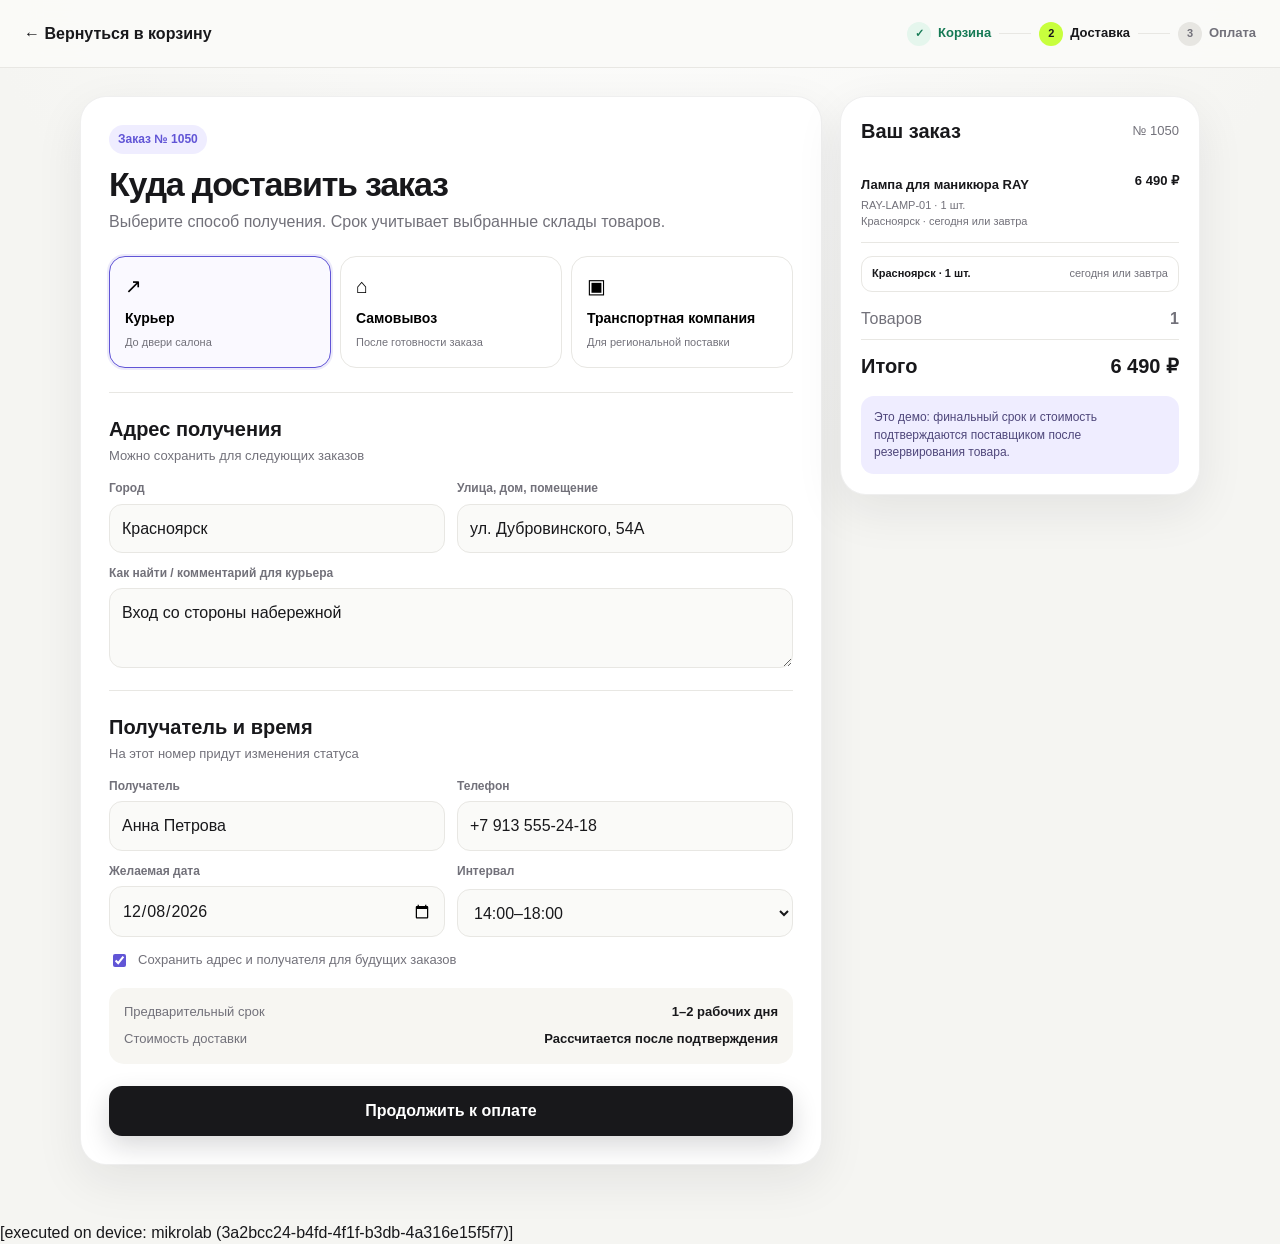
==== delivery.html @ 116aa6ff "Add delivery.html" ====
<!doctype html>
<html lang="ru">
<head>
  <meta charset="utf-8">
  <meta name="viewport" content="width=device-width, initial-scale=1">
  <meta name="robots" content="noindex, nofollow, noarchive">
  <meta name="description" content="Демонстрационное оформление доставки B2B-заказа.">
  <link rel="icon" href="data:,">
  <title>Доставка заказа — B2B кабинет</title>
  <style>
    :root{--ink:#18181b;--muted:#72717a;--line:#e8e7e3;--bg:#f5f5f2;--white:#fff;--purple:#6155d6;--purple-soft:#efedff;--lime:#c8ff3d;--green:#167a55;--amber:#a76608;--shadow:0 16px 48px rgba(25,22,42,.08)}*{box-sizing:border-box}body{margin:0;background:radial-gradient(circle at 50% -20%,#fff,var(--bg) 44%);color:var(--ink);font-family:Inter,-apple-system,BlinkMacSystemFont,"Segoe UI",sans-serif;line-height:1.45}button,input,select,textarea{font:inherit}button{cursor:pointer}.topbar{position:sticky;top:0;z-index:20;display:flex;align-items:center;justify-content:space-between;gap:20px;min-height:68px;padding:10px 24px;background:rgba(250,250,248,.92);border-bottom:1px solid var(--line);backdrop-filter:blur(18px)}.back{color:var(--ink);text-decoration:none;font-weight:800}.steps{display:flex;align-items:center;gap:8px}.step{display:flex;align-items:center;gap:7px;color:var(--muted);font-size:13px;font-weight:800}.step b{display:grid;place-items:center;width:24px;height:24px;border-radius:50%;background:#e7e6e2;font-size:11px}.step.done{color:var(--green)}.step.done b{background:#e5f6ed}.step.active{color:var(--ink)}.step.active b{background:var(--lime)}.step-line{width:32px;height:1px;background:var(--line)}.layout{display:grid;grid-template-columns:minmax(0,1fr) 360px;gap:18px;width:min(1120px,calc(100% - 36px));margin:28px auto 56px}.panel{background:#fff;border:1px solid rgba(28,28,32,.07);border-radius:26px;box-shadow:var(--shadow)}.checkout{padding:28px}.order-label{display:inline-flex;padding:6px 9px;border-radius:99px;background:var(--purple-soft);color:var(--purple);font-size:12px;font-weight:900}h1{margin:12px 0 7px;font-size:34px;letter-spacing:-.035em;line-height:1.08}h2{margin:0;font-size:20px}.lead{margin:0 0 23px;color:var(--muted)}.methods{display:grid;grid-template-columns:repeat(3,1fr);gap:9px;margin-bottom:24px}.method{display:grid;gap:5px;min-height:112px;padding:15px;text-align:left;border:1px solid var(--line);border-radius:16px;background:#fff}.method:hover{border-color:#c9c6bd}.method.active{border-color:var(--purple);box-shadow:0 0 0 2px rgba(97,85,214,.12);background:#faf9ff}.method i{font-style:normal;font-size:20px}.method strong{font-size:14px}.method small{color:var(--muted);font-size:11px}.section{padding-top:22px;border-top:1px solid var(--line);margin-top:22px}.section-head{display:flex;justify-content:space-between;gap:15px;align-items:start;margin-bottom:14px}.section-head p{margin:3px 0 0;color:var(--muted);font-size:13px}.form-grid{display:grid;grid-template-columns:1fr 1fr;gap:12px}.field{display:grid;gap:6px}.field.full{grid-column:1/-1}.field span{font-size:12px;color:var(--muted);font-weight:800}.field input,.field select,.field textarea{width:100%;border:1px solid var(--line);border-radius:13px;background:#fafaf8;padding:12px;color:var(--ink)}.field textarea{min-height:80px;resize:vertical}.field input:focus,.field select:focus,.field textarea:focus{outline:3px solid rgba(97,85,214,.1);border-color:var(--purple)}.check{display:flex;gap:9px;align-items:flex-start;margin-top:14px;color:var(--muted);font-size:13px}.check input{margin-top:3px;accent-color:var(--purple)}.delivery-preview{display:grid;gap:8px;margin-top:18px;padding:15px;border-radius:15px;background:#f7f6f2}.delivery-preview>div{display:flex;justify-content:space-between;gap:15px;font-size:13px}.delivery-preview span{color:var(--muted)}.split{display:none;margin-top:12px;padding:12px 13px;border-radius:13px;background:#fff4df;color:#825309;font-size:12px}.split.show{display:block}.primary{width:100%;min-height:50px;margin-top:22px;border:0;border-radius:13px;background:var(--ink);color:#fff;font-weight:900;box-shadow:0 10px 26px rgba(20,20,24,.16)}.summary{position:sticky;top:90px;align-self:start;padding:20px}.summary-head{display:flex;align-items:center;justify-content:space-between;margin-bottom:14px}.summary-head span{color:var(--muted);font-size:13px}.item{display:grid;grid-template-columns:1fr auto;gap:12px;padding:12px 0;border-bottom:1px solid var(--line)}.item strong{font-size:13px}.item small{display:block;margin-top:3px;color:var(--muted);font-size:11px}.item-price{font-size:13px;font-weight:850}.totals{display:grid;gap:9px;margin-top:15px}.row{display:flex;justify-content:space-between;color:var(--muted)}.row.total{padding-top:12px;border-top:1px solid var(--line);color:var(--ink);font-size:20px;font-weight:900}.note{margin-top:15px;padding:13px;border-radius:13px;background:var(--purple-soft);color:#4f477b;font-size:12px}.source-list{display:grid;gap:6px;margin-top:13px}.source{display:flex;justify-content:space-between;gap:10px;padding:9px 10px;border:1px solid var(--line);border-radius:11px;font-size:11px}.source span{color:var(--muted)}
    @media(max-width:900px){.layout{grid-template-columns:1fr}.summary{position:static;order:-1}.summary .items{display:none}}
    @media(max-width:650px){.topbar{padding:10px 13px}.back{font-size:0}.back::before{content:"←";font-size:20px}.steps{gap:4px}.step{font-size:0}.step b{font-size:11px}.step-line{width:16px}.layout{width:calc(100% - 24px);margin:16px auto 34px}.panel{border-radius:21px}.checkout{padding:20px 16px}h1{font-size:29px}.methods{grid-template-columns:1fr}.method{grid-template-columns:32px 1fr;min-height:0;align-items:center;padding:12px}.method small{grid-column:2}.form-grid{grid-template-columns:1fr}.field.full{grid-column:auto}.summary{padding:17px}}
  </style>
</head>
<body>
  <header class="topbar"><a class="back" href="index.html">← Вернуться в корзину</a><div class="steps" aria-label="Этапы оформления"><span class="step done"><b>✓</b>Корзина</span><i class="step-line"></i><span class="step active"><b>2</b>Доставка</span><i class="step-line"></i><span class="step"><b>3</b>Оплата</span></div></header>
  <main class="layout">
    <form class="panel checkout" id="deliveryForm">
      <span class="order-label" id="orderLabel">Заказ</span><h1>Куда доставить заказ</h1><p class="lead">Выберите способ получения. Срок учитывает выбранные склады товаров.</p>
      <div class="methods" role="radiogroup" aria-label="Способ доставки">
        <button class="method active" type="button" data-method="Курьерская доставка"><i>↗</i><strong>Курьер</strong><small>До двери салона</small></button>
        <button class="method" type="button" data-method="Самовывоз"><i>⌂</i><strong>Самовывоз</strong><small>После готовности заказа</small></button>
        <button class="method" type="button" data-method="Транспортная компания"><i>▣</i><strong>Транспортная компания</strong><small>Для региональной поставки</small></button>
      </div>
      <input type="hidden" name="method" id="methodInput" value="Курьерская доставка">
      <section class="section"><div class="section-head"><div><h2>Адрес получения</h2><p>Можно сохранить для следующих заказов</p></div></div><div class="form-grid"><label class="field"><span>Город</span><input name="city" required></label><label class="field"><span>Улица, дом, помещение</span><input name="address" required></label><label class="field full"><span>Как найти / комментарий для курьера</span><textarea name="entrance"></textarea></label></div></section>
      <section class="section"><div class="section-head"><div><h2>Получатель и время</h2><p>На этот номер придут изменения статуса</p></div></div><div class="form-grid"><label class="field"><span>Получатель</span><input name="recipient" required></label><label class="field"><span>Телефон</span><input name="phone" type="tel" required></label><label class="field"><span>Желаемая дата</span><input name="date" type="date" required></label><label class="field"><span>Интервал</span><select name="window"><option>10:00–14:00</option><option selected>14:00–18:00</option><option>18:00–21:00</option></select></label></div><label class="check"><input name="save" type="checkbox" checked><span>Сохранить адрес и получателя для будущих заказов</span></label></section>
      <div class="delivery-preview"><div><span>Предварительный срок</span><strong id="etaText">1–2 рабочих дня</strong></div><div><span>Стоимость доставки</span><strong>Рассчитается после подтверждения</strong></div></div><div class="split" id="splitNotice"></div>
      <button class="primary" type="submit">Продолжить к оплате</button>
    </form>
    <aside class="panel summary"><div class="summary-head"><h2>Ваш заказ</h2><span id="summaryNumber"></span></div><div class="items" id="orderItems"></div><div class="source-list" id="sourceList"></div><div class="totals"><div class="row"><span>Товаров</span><strong id="orderQty">0</strong></div><div class="row total"><span>Итого</span><span id="orderTotal">0 ₽</span></div></div><div class="note">Это демо: финальный срок и стоимость подтверждаются поставщиком после резервирования товара.</div></aside>
  </main>
  <script>
    const fallback={number:'1050',items:[{id:1,name:'Лампа для маникюра RAY',sku:'RAY-LAMP-01',price:6490,qty:1,warehouse:{id:'krsk',name:'Красноярск',eta:'сегодня или завтра'}}],qty:1,total:6490};let order=fallback;try{const saved=JSON.parse(localStorage.getItem('b2bDemoOrder'));if(saved?.items?.length)order=saved}catch(e){}
    const defaults={method:'Курьерская доставка',city:'Красноярск',address:'ул. Дубровинского, 54А',entrance:'Вход со стороны набережной',recipient:'Анна Петрова',phone:'+7 913 555-24-18',window:'14:00–18:00'};let saved={};try{saved=JSON.parse(localStorage.getItem('b2bDemoDelivery'))||{}}catch(e){}const delivery={...defaults,...saved};
    const money=n=>new Intl.NumberFormat('ru-RU').format(Number(n)||0)+' ₽',safe=s=>String(s??'').replace(/[&<>"']/g,c=>({'&':'&amp;','<':'&lt;','>':'&gt;','"':'&quot;',"'":'&#39;'}[c]));
    const form=document.getElementById('deliveryForm');['city','address','entrance','recipient','phone'].forEach(name=>form.elements[name].value=delivery[name]||'');const tomorrow=new Date();tomorrow.setDate(tomorrow.getDate()+2);form.elements.date.value=tomorrow.toISOString().slice(0,10);
    document.getElementById('orderLabel').textContent='Заказ № '+order.number;document.getElementById('summaryNumber').textContent='№ '+order.number;document.getElementById('orderQty').textContent=order.qty;document.getElementById('orderTotal').textContent=money(order.total);document.getElementById('orderItems').innerHTML=order.items.map(i=>`<div class="item"><div><strong>${safe(i.name)}</strong><small>${safe(i.sku)} · ${i.qty} шт.<br>${safe(i.warehouse?.name||'Склад уточняется')} · ${safe(i.warehouse?.eta||'')}</small></div><span class="item-price">${money(i.price*i.qty)}</span></div>`).join('');
    const groups={};order.items.forEach(i=>{const key=i.warehouse?.name||'Склад уточняется';groups[key]=groups[key]||{count:0,eta:i.warehouse?.eta||'срок уточняется'};groups[key].count+=i.qty});const sources=Object.entries(groups);document.getElementById('sourceList').innerHTML=sources.map(([name,data])=>`<div class="source"><b>${safe(name)} · ${data.count} шт.</b><span>${safe(data.eta)}</span></div>`).join('');if(sources.length>1){const el=document.getElementById('splitNotice');el.classList.add('show');el.textContent=`Заказ собран с ${sources.length} складов. В демо поставка будет объединена перед доставкой; в рабочей версии можно разрешить получение частями.`}document.getElementById('etaText').textContent=sources.some(([name])=>name==='Москва'||name==='Склад поставщика')?'4–14 рабочих дней':'1–2 рабочих дня';
    document.querySelectorAll('[data-method]').forEach(btn=>btn.onclick=()=>{document.querySelectorAll('[data-method]').forEach(x=>x.classList.toggle('active',x===btn));document.getElementById('methodInput').value=btn.dataset.method});
    form.onsubmit=e=>{e.preventDefault();const data=Object.fromEntries(new FormData(form));const result={...delivery,...data,orderNumber:order.number,eta:document.getElementById('etaText').textContent,sources:sources.map(([name,v])=>({name,...v}))};localStorage.setItem('b2bDemoDelivery',JSON.stringify(result));order.delivery=result;localStorage.setItem('b2bDemoOrder',JSON.stringify(order));location.href='payment.html'};
  </script>
</body>
</html>


[executed on device: mikrolab (3a2bcc24-b4fd-4f1f-b3db-4a316e15f5f7)]
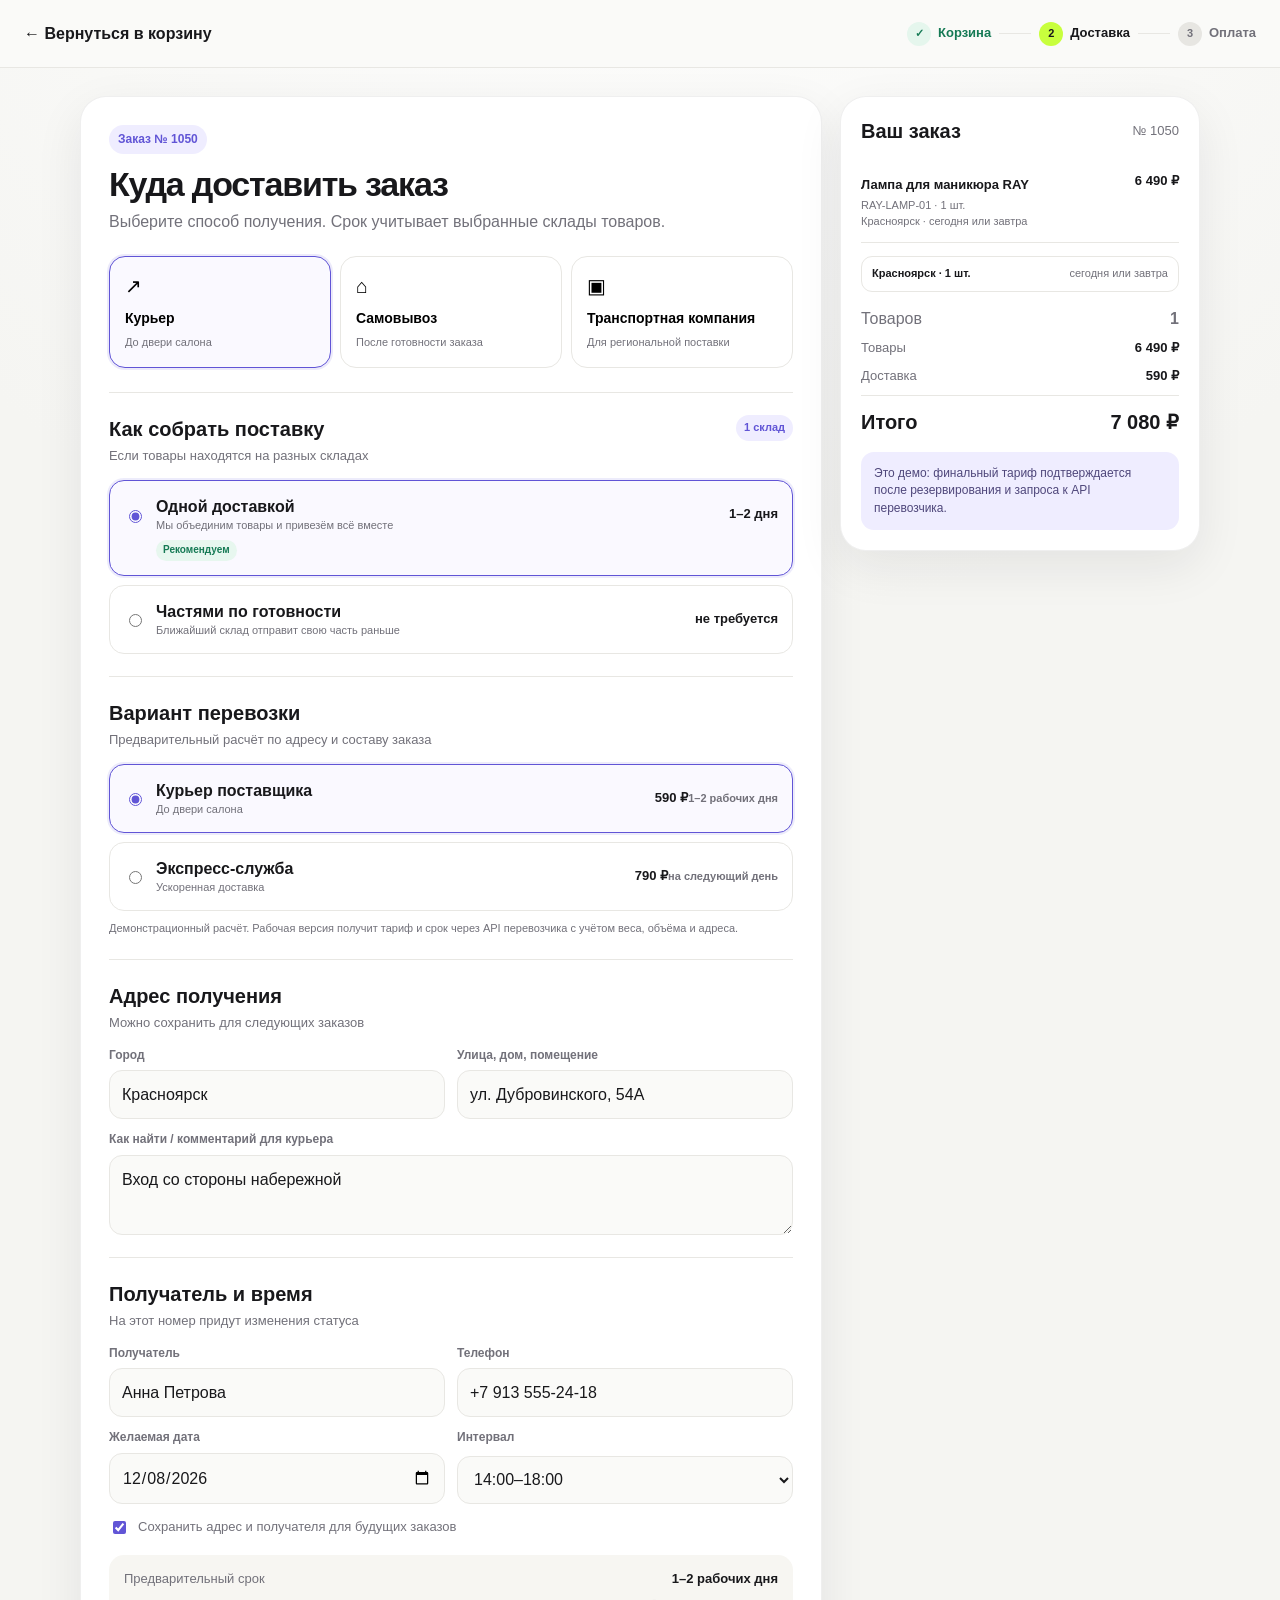
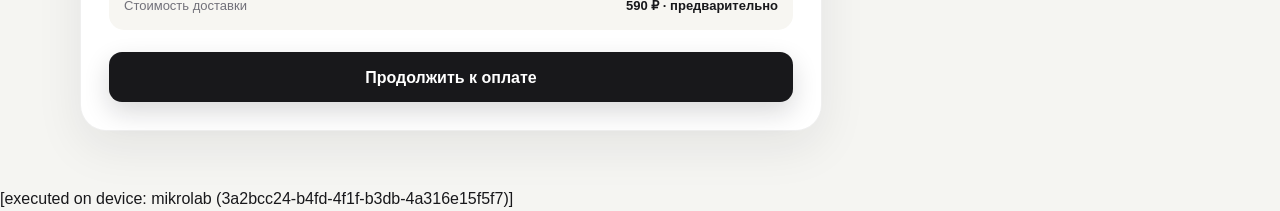
==== commit 9cb5aa9b: "Refresh delivery.html" ====
--- a/delivery.html
+++ b/delivery.html
@@ -8,9 +8,9 @@
   <link rel="icon" href="data:,">
   <title>Доставка заказа — B2B кабинет</title>
   <style>
-    :root{--ink:#18181b;--muted:#72717a;--line:#e8e7e3;--bg:#f5f5f2;--white:#fff;--purple:#6155d6;--purple-soft:#efedff;--lime:#c8ff3d;--green:#167a55;--amber:#a76608;--shadow:0 16px 48px rgba(25,22,42,.08)}*{box-sizing:border-box}body{margin:0;background:radial-gradient(circle at 50% -20%,#fff,var(--bg) 44%);color:var(--ink);font-family:Inter,-apple-system,BlinkMacSystemFont,"Segoe UI",sans-serif;line-height:1.45}button,input,select,textarea{font:inherit}button{cursor:pointer}.topbar{position:sticky;top:0;z-index:20;display:flex;align-items:center;justify-content:space-between;gap:20px;min-height:68px;padding:10px 24px;background:rgba(250,250,248,.92);border-bottom:1px solid var(--line);backdrop-filter:blur(18px)}.back{color:var(--ink);text-decoration:none;font-weight:800}.steps{display:flex;align-items:center;gap:8px}.step{display:flex;align-items:center;gap:7px;color:var(--muted);font-size:13px;font-weight:800}.step b{display:grid;place-items:center;width:24px;height:24px;border-radius:50%;background:#e7e6e2;font-size:11px}.step.done{color:var(--green)}.step.done b{background:#e5f6ed}.step.active{color:var(--ink)}.step.active b{background:var(--lime)}.step-line{width:32px;height:1px;background:var(--line)}.layout{display:grid;grid-template-columns:minmax(0,1fr) 360px;gap:18px;width:min(1120px,calc(100% - 36px));margin:28px auto 56px}.panel{background:#fff;border:1px solid rgba(28,28,32,.07);border-radius:26px;box-shadow:var(--shadow)}.checkout{padding:28px}.order-label{display:inline-flex;padding:6px 9px;border-radius:99px;background:var(--purple-soft);color:var(--purple);font-size:12px;font-weight:900}h1{margin:12px 0 7px;font-size:34px;letter-spacing:-.035em;line-height:1.08}h2{margin:0;font-size:20px}.lead{margin:0 0 23px;color:var(--muted)}.methods{display:grid;grid-template-columns:repeat(3,1fr);gap:9px;margin-bottom:24px}.method{display:grid;gap:5px;min-height:112px;padding:15px;text-align:left;border:1px solid var(--line);border-radius:16px;background:#fff}.method:hover{border-color:#c9c6bd}.method.active{border-color:var(--purple);box-shadow:0 0 0 2px rgba(97,85,214,.12);background:#faf9ff}.method i{font-style:normal;font-size:20px}.method strong{font-size:14px}.method small{color:var(--muted);font-size:11px}.section{padding-top:22px;border-top:1px solid var(--line);margin-top:22px}.section-head{display:flex;justify-content:space-between;gap:15px;align-items:start;margin-bottom:14px}.section-head p{margin:3px 0 0;color:var(--muted);font-size:13px}.form-grid{display:grid;grid-template-columns:1fr 1fr;gap:12px}.field{display:grid;gap:6px}.field.full{grid-column:1/-1}.field span{font-size:12px;color:var(--muted);font-weight:800}.field input,.field select,.field textarea{width:100%;border:1px solid var(--line);border-radius:13px;background:#fafaf8;padding:12px;color:var(--ink)}.field textarea{min-height:80px;resize:vertical}.field input:focus,.field select:focus,.field textarea:focus{outline:3px solid rgba(97,85,214,.1);border-color:var(--purple)}.check{display:flex;gap:9px;align-items:flex-start;margin-top:14px;color:var(--muted);font-size:13px}.check input{margin-top:3px;accent-color:var(--purple)}.delivery-preview{display:grid;gap:8px;margin-top:18px;padding:15px;border-radius:15px;background:#f7f6f2}.delivery-preview>div{display:flex;justify-content:space-between;gap:15px;font-size:13px}.delivery-preview span{color:var(--muted)}.split{display:none;margin-top:12px;padding:12px 13px;border-radius:13px;background:#fff4df;color:#825309;font-size:12px}.split.show{display:block}.primary{width:100%;min-height:50px;margin-top:22px;border:0;border-radius:13px;background:var(--ink);color:#fff;font-weight:900;box-shadow:0 10px 26px rgba(20,20,24,.16)}.summary{position:sticky;top:90px;align-self:start;padding:20px}.summary-head{display:flex;align-items:center;justify-content:space-between;margin-bottom:14px}.summary-head span{color:var(--muted);font-size:13px}.item{display:grid;grid-template-columns:1fr auto;gap:12px;padding:12px 0;border-bottom:1px solid var(--line)}.item strong{font-size:13px}.item small{display:block;margin-top:3px;color:var(--muted);font-size:11px}.item-price{font-size:13px;font-weight:850}.totals{display:grid;gap:9px;margin-top:15px}.row{display:flex;justify-content:space-between;color:var(--muted)}.row.total{padding-top:12px;border-top:1px solid var(--line);color:var(--ink);font-size:20px;font-weight:900}.note{margin-top:15px;padding:13px;border-radius:13px;background:var(--purple-soft);color:#4f477b;font-size:12px}.source-list{display:grid;gap:6px;margin-top:13px}.source{display:flex;justify-content:space-between;gap:10px;padding:9px 10px;border:1px solid var(--line);border-radius:11px;font-size:11px}.source span{color:var(--muted)}
+    :root{--ink:#18181b;--muted:#72717a;--line:#e8e7e3;--bg:#f5f5f2;--white:#fff;--purple:#6155d6;--purple-soft:#efedff;--lime:#c8ff3d;--green:#167a55;--amber:#a76608;--shadow:0 16px 48px rgba(25,22,42,.08)}*{box-sizing:border-box}body{margin:0;background:radial-gradient(circle at 50% -20%,#fff,var(--bg) 44%);color:var(--ink);font-family:Inter,-apple-system,BlinkMacSystemFont,"Segoe UI",sans-serif;line-height:1.45}button,input,select,textarea{font:inherit}button{cursor:pointer}.topbar{position:sticky;top:0;z-index:20;display:flex;align-items:center;justify-content:space-between;gap:20px;min-height:68px;padding:10px 24px;background:rgba(250,250,248,.92);border-bottom:1px solid var(--line);backdrop-filter:blur(18px)}.back{color:var(--ink);text-decoration:none;font-weight:800}.steps{display:flex;align-items:center;gap:8px}.step{display:flex;align-items:center;gap:7px;color:var(--muted);font-size:13px;font-weight:800}.step b{display:grid;place-items:center;width:24px;height:24px;border-radius:50%;background:#e7e6e2;font-size:11px}.step.done{color:var(--green)}.step.done b{background:#e5f6ed}.step.active{color:var(--ink)}.step.active b{background:var(--lime)}.step-line{width:32px;height:1px;background:var(--line)}.layout{display:grid;grid-template-columns:minmax(0,1fr) 360px;gap:18px;width:min(1120px,calc(100% - 36px));margin:28px auto 56px}.panel{background:#fff;border:1px solid rgba(28,28,32,.07);border-radius:26px;box-shadow:var(--shadow)}.checkout{padding:28px}.order-label{display:inline-flex;padding:6px 9px;border-radius:99px;background:var(--purple-soft);color:var(--purple);font-size:12px;font-weight:900}h1{margin:12px 0 7px;font-size:34px;letter-spacing:-.035em;line-height:1.08}h2{margin:0;font-size:20px}.lead{margin:0 0 23px;color:var(--muted)}.methods{display:grid;grid-template-columns:repeat(3,1fr);gap:9px;margin-bottom:24px}.method{display:grid;gap:5px;min-height:112px;padding:15px;text-align:left;border:1px solid var(--line);border-radius:16px;background:#fff}.method:hover{border-color:#c9c6bd}.method.active{border-color:var(--purple);box-shadow:0 0 0 2px rgba(97,85,214,.12);background:#faf9ff}.method i{font-style:normal;font-size:20px}.method strong{font-size:14px}.method small{color:var(--muted);font-size:11px}.section{padding-top:22px;border-top:1px solid var(--line);margin-top:22px}.section-head{display:flex;justify-content:space-between;gap:15px;align-items:start;margin-bottom:14px}.section-head p{margin:3px 0 0;color:var(--muted);font-size:13px}.form-grid{display:grid;grid-template-columns:1fr 1fr;gap:12px}.field{display:grid;gap:6px}.field.full{grid-column:1/-1}.field span{font-size:12px;color:var(--muted);font-weight:800}.field input,.field select,.field textarea{width:100%;border:1px solid var(--line);border-radius:13px;background:#fafaf8;padding:12px;color:var(--ink)}.field textarea{min-height:80px;resize:vertical}.field input:focus,.field select:focus,.field textarea:focus{outline:3px solid rgba(97,85,214,.1);border-color:var(--purple)}.check{display:flex;gap:9px;align-items:flex-start;margin-top:14px;color:var(--muted);font-size:13px}.check input{margin-top:3px;accent-color:var(--purple)}.delivery-preview{display:grid;gap:8px;margin-top:18px;padding:15px;border-radius:15px;background:#f7f6f2}.delivery-preview>div{display:flex;justify-content:space-between;gap:15px;font-size:13px}.delivery-preview span{color:var(--muted)}.split{display:none;margin-top:12px;padding:12px 13px;border-radius:13px;background:#fff4df;color:#825309;font-size:12px}.split.show{display:block}.primary{width:100%;min-height:50px;margin-top:22px;border:0;border-radius:13px;background:var(--ink);color:#fff;font-weight:900;box-shadow:0 10px 26px rgba(20,20,24,.16)}.summary{position:sticky;top:90px;align-self:start;padding:20px}.summary-head{display:flex;align-items:center;justify-content:space-between;margin-bottom:14px}.summary-head span{color:var(--muted);font-size:13px}.item{display:grid;grid-template-columns:1fr auto;gap:12px;padding:12px 0;border-bottom:1px solid var(--line)}.item strong{font-size:13px}.item small{display:block;margin-top:3px;color:var(--muted);font-size:11px}.item-price{font-size:13px;font-weight:850}.totals{display:grid;gap:9px;margin-top:15px}.row{display:flex;justify-content:space-between;color:var(--muted)}.row.total{padding-top:12px;border-top:1px solid var(--line);color:var(--ink);font-size:20px;font-weight:900}.note{margin-top:15px;padding:13px;border-radius:13px;background:var(--purple-soft);color:#4f477b;font-size:12px}.source-list{display:grid;gap:6px;margin-top:13px}.source{display:flex;justify-content:space-between;gap:10px;padding:9px 10px;border:1px solid var(--line);border-radius:11px;font-size:11px}.source span{color:var(--muted)}.shipment-options,.carrier-options{display:grid;gap:9px}.shipment-option,.carrier-option{display:grid;grid-template-columns:auto 1fr auto;align-items:center;gap:11px;padding:14px;border:1px solid var(--line);border-radius:15px;background:#fff;cursor:pointer}.shipment-option:has(input:checked),.carrier-option:has(input:checked){border-color:var(--purple);box-shadow:0 0 0 2px rgba(97,85,214,.11);background:#faf9ff}.shipment-option input,.carrier-option input{accent-color:var(--purple)}.shipment-option span,.carrier-option span{display:grid}.shipment-option small,.carrier-option small{color:var(--muted);font-size:11px}.shipment-option strong,.carrier-option strong{text-align:right;font-size:13px}.shipment-option.recommended::after{content:"Рекомендуем";grid-column:2;justify-self:start;margin-top:-5px;padding:3px 7px;border-radius:99px;background:#e7f7ef;color:var(--green);font-size:10px;font-weight:850}.estimate-badge{padding:5px 8px;border-radius:99px;background:var(--purple-soft);color:var(--purple);font-size:11px;font-weight:850}.calc-note{margin-top:10px;color:var(--muted);font-size:11px}.row.delivery-row{font-size:13px}.row.delivery-row strong{color:var(--ink)}
     @media(max-width:900px){.layout{grid-template-columns:1fr}.summary{position:static;order:-1}.summary .items{display:none}}
-    @media(max-width:650px){.topbar{padding:10px 13px}.back{font-size:0}.back::before{content:"←";font-size:20px}.steps{gap:4px}.step{font-size:0}.step b{font-size:11px}.step-line{width:16px}.layout{width:calc(100% - 24px);margin:16px auto 34px}.panel{border-radius:21px}.checkout{padding:20px 16px}h1{font-size:29px}.methods{grid-template-columns:1fr}.method{grid-template-columns:32px 1fr;min-height:0;align-items:center;padding:12px}.method small{grid-column:2}.form-grid{grid-template-columns:1fr}.field.full{grid-column:auto}.summary{padding:17px}}
+    @media(max-width:650px){.topbar{padding:10px 13px}.back{font-size:0}.back::before{content:"←";font-size:20px}.steps{gap:4px}.step{font-size:0}.step b{font-size:11px}.step-line{width:16px}.layout{width:calc(100% - 24px);margin:16px auto 34px}.panel{border-radius:21px}.checkout{padding:20px 16px}h1{font-size:29px}.methods{grid-template-columns:1fr}.method{grid-template-columns:32px 1fr;min-height:0;align-items:center;padding:12px}.method small{grid-column:2}.form-grid{grid-template-columns:1fr}.field.full{grid-column:auto}.summary{padding:17px}.shipment-option,.carrier-option{padding:12px}.shipment-option strong,.carrier-option strong{font-size:12px}}
   </style>
 </head>
 <body>
@@ -24,22 +24,32 @@
         <button class="method" type="button" data-method="Транспортная компания"><i>▣</i><strong>Транспортная компания</strong><small>Для региональной поставки</small></button>
       </div>
       <input type="hidden" name="method" id="methodInput" value="Курьерская доставка">
+      <section class="section"><div class="section-head"><div><h2>Как собрать поставку</h2><p>Если товары находятся на разных складах</p></div><span class="estimate-badge" id="sourceBadge">1 склад</span></div><div class="shipment-options"><label class="shipment-option recommended"><input type="radio" name="shipmentMode" value="Единая поставка" checked><span><b>Одной доставкой</b><small>Мы объединим товары и привезём всё вместе</small></span><strong id="unifiedEta">1–2 дня</strong></label><label class="shipment-option"><input type="radio" name="shipmentMode" value="Частями по готовности"><span><b>Частями по готовности</b><small>Ближайший склад отправит свою часть раньше</small></span><strong id="splitEta">от сегодня</strong></label></div></section>
+      <section class="section"><div class="section-head"><div><h2>Вариант перевозки</h2><p>Предварительный расчёт по адресу и составу заказа</p></div></div><div class="carrier-options" id="carrierOptions"></div><p class="calc-note">Демонстрационный расчёт. Рабочая версия получит тариф и срок через API перевозчика с учётом веса, объёма и адреса.</p></section>
       <section class="section"><div class="section-head"><div><h2>Адрес получения</h2><p>Можно сохранить для следующих заказов</p></div></div><div class="form-grid"><label class="field"><span>Город</span><input name="city" required></label><label class="field"><span>Улица, дом, помещение</span><input name="address" required></label><label class="field full"><span>Как найти / комментарий для курьера</span><textarea name="entrance"></textarea></label></div></section>
       <section class="section"><div class="section-head"><div><h2>Получатель и время</h2><p>На этот номер придут изменения статуса</p></div></div><div class="form-grid"><label class="field"><span>Получатель</span><input name="recipient" required></label><label class="field"><span>Телефон</span><input name="phone" type="tel" required></label><label class="field"><span>Желаемая дата</span><input name="date" type="date" required></label><label class="field"><span>Интервал</span><select name="window"><option>10:00–14:00</option><option selected>14:00–18:00</option><option>18:00–21:00</option></select></label></div><label class="check"><input name="save" type="checkbox" checked><span>Сохранить адрес и получателя для будущих заказов</span></label></section>
-      <div class="delivery-preview"><div><span>Предварительный срок</span><strong id="etaText">1–2 рабочих дня</strong></div><div><span>Стоимость доставки</span><strong>Рассчитается после подтверждения</strong></div></div><div class="split" id="splitNotice"></div>
+      <div class="delivery-preview"><div><span>Предварительный срок</span><strong id="etaText">1–2 рабочих дня</strong></div><div><span>Стоимость доставки</span><strong id="deliveryCostText">590 ₽ · предварительно</strong></div></div><div class="split" id="splitNotice"></div>
       <button class="primary" type="submit">Продолжить к оплате</button>
     </form>
-    <aside class="panel summary"><div class="summary-head"><h2>Ваш заказ</h2><span id="summaryNumber"></span></div><div class="items" id="orderItems"></div><div class="source-list" id="sourceList"></div><div class="totals"><div class="row"><span>Товаров</span><strong id="orderQty">0</strong></div><div class="row total"><span>Итого</span><span id="orderTotal">0 ₽</span></div></div><div class="note">Это демо: финальный срок и стоимость подтверждаются поставщиком после резервирования товара.</div></aside>
+    <aside class="panel summary"><div class="summary-head"><h2>Ваш заказ</h2><span id="summaryNumber"></span></div><div class="items" id="orderItems"></div><div class="source-list" id="sourceList"></div><div class="totals"><div class="row"><span>Товаров</span><strong id="orderQty">0</strong></div><div class="row delivery-row"><span>Товары</span><strong id="goodsTotal">0 ₽</strong></div><div class="row delivery-row"><span>Доставка</span><strong id="summaryDelivery">590 ₽</strong></div><div class="row total"><span>Итого</span><span id="orderTotal">0 ₽</span></div></div><div class="note">Это демо: финальный тариф подтверждается после резервирования и запроса к API перевозчика.</div></aside>
   </main>
   <script>
-    const fallback={number:'1050',items:[{id:1,name:'Лампа для маникюра RAY',sku:'RAY-LAMP-01',price:6490,qty:1,warehouse:{id:'krsk',name:'Красноярск',eta:'сегодня или завтра'}}],qty:1,total:6490};let order=fallback;try{const saved=JSON.parse(localStorage.getItem('b2bDemoOrder'));if(saved?.items?.length)order=saved}catch(e){}
+    const fallback={number:'1050',items:[{id:1,name:'Лампа для маникюра RAY',sku:'RAY-LAMP-01',price:6490,qty:1,warehouse:{id:'krsk',name:'Красноярск',eta:'сегодня или завтра'}}],qty:1,total:6490};let order=fallback;try{const stored=JSON.parse(localStorage.getItem('b2bDemoOrder'));if(stored?.items?.length)order=stored}catch(e){}
     const defaults={method:'Курьерская доставка',city:'Красноярск',address:'ул. Дубровинского, 54А',entrance:'Вход со стороны набережной',recipient:'Анна Петрова',phone:'+7 913 555-24-18',window:'14:00–18:00'};let saved={};try{saved=JSON.parse(localStorage.getItem('b2bDemoDelivery'))||{}}catch(e){}const delivery={...defaults,...saved};
     const money=n=>new Intl.NumberFormat('ru-RU').format(Number(n)||0)+' ₽',safe=s=>String(s??'').replace(/[&<>"']/g,c=>({'&':'&amp;','<':'&lt;','>':'&gt;','"':'&quot;',"'":'&#39;'}[c]));
-    const form=document.getElementById('deliveryForm');['city','address','entrance','recipient','phone'].forEach(name=>form.elements[name].value=delivery[name]||'');const tomorrow=new Date();tomorrow.setDate(tomorrow.getDate()+2);form.elements.date.value=tomorrow.toISOString().slice(0,10);
-    document.getElementById('orderLabel').textContent='Заказ № '+order.number;document.getElementById('summaryNumber').textContent='№ '+order.number;document.getElementById('orderQty').textContent=order.qty;document.getElementById('orderTotal').textContent=money(order.total);document.getElementById('orderItems').innerHTML=order.items.map(i=>`<div class="item"><div><strong>${safe(i.name)}</strong><small>${safe(i.sku)} · ${i.qty} шт.<br>${safe(i.warehouse?.name||'Склад уточняется')} · ${safe(i.warehouse?.eta||'')}</small></div><span class="item-price">${money(i.price*i.qty)}</span></div>`).join('');
-    const groups={};order.items.forEach(i=>{const key=i.warehouse?.name||'Склад уточняется';groups[key]=groups[key]||{count:0,eta:i.warehouse?.eta||'срок уточняется'};groups[key].count+=i.qty});const sources=Object.entries(groups);document.getElementById('sourceList').innerHTML=sources.map(([name,data])=>`<div class="source"><b>${safe(name)} · ${data.count} шт.</b><span>${safe(data.eta)}</span></div>`).join('');if(sources.length>1){const el=document.getElementById('splitNotice');el.classList.add('show');el.textContent=`Заказ собран с ${sources.length} складов. В демо поставка будет объединена перед доставкой; в рабочей версии можно разрешить получение частями.`}document.getElementById('etaText').textContent=sources.some(([name])=>name==='Москва'||name==='Склад поставщика')?'4–14 рабочих дней':'1–2 рабочих дня';
-    document.querySelectorAll('[data-method]').forEach(btn=>btn.onclick=()=>{document.querySelectorAll('[data-method]').forEach(x=>x.classList.toggle('active',x===btn));document.getElementById('methodInput').value=btn.dataset.method});
-    form.onsubmit=e=>{e.preventDefault();const data=Object.fromEntries(new FormData(form));const result={...delivery,...data,orderNumber:order.number,eta:document.getElementById('etaText').textContent,sources:sources.map(([name,v])=>({name,...v}))};localStorage.setItem('b2bDemoDelivery',JSON.stringify(result));order.delivery=result;localStorage.setItem('b2bDemoOrder',JSON.stringify(order));location.href='payment.html'};
+    const form=document.getElementById('deliveryForm'),goodsTotal=Number(order.goodsTotal||order.total)||0;['city','address','entrance','recipient','phone'].forEach(name=>form.elements[name].value=delivery[name]||'');const tomorrow=new Date();tomorrow.setDate(tomorrow.getDate()+2);form.elements.date.value=tomorrow.toISOString().slice(0,10);
+    document.getElementById('orderLabel').textContent='Заказ № '+order.number;document.getElementById('summaryNumber').textContent='№ '+order.number;document.getElementById('orderQty').textContent=order.qty;document.getElementById('goodsTotal').textContent=money(goodsTotal);document.getElementById('orderItems').innerHTML=order.items.map(i=>`<div class="item"><div><strong>${safe(i.name)}</strong><small>${safe(i.sku)} · ${i.qty} шт.<br>${safe(i.warehouse?.name||'Склад уточняется')} · ${safe(i.warehouse?.eta||'')}</small></div><span class="item-price">${money(i.price*i.qty)}</span></div>`).join('');
+    const groups={};order.items.forEach(i=>{const key=i.warehouse?.name||'Склад уточняется';groups[key]=groups[key]||{count:0,eta:i.warehouse?.eta||'срок уточняется'};groups[key].count+=i.qty});const sources=Object.entries(groups);document.getElementById('sourceList').innerHTML=sources.map(([name,data])=>`<div class="source"><b>${safe(name)} · ${data.count} шт.</b><span>${safe(data.eta)}</span></div>`).join('');document.getElementById('sourceBadge').textContent=sources.length+' '+(sources.length===1?'склад':'склада');
+    const carriers={
+      'Курьерская доставка':[{id:'supplier',name:'Курьер поставщика',note:'До двери салона',cost:590,eta:'1–2 рабочих дня'},{id:'express',name:'Экспресс-служба',note:'Ускоренная доставка',cost:790,eta:'на следующий день'}],
+      'Самовывоз':[{id:'pickup',name:'Пункт выдачи поставщика',note:'После готовности заказа',cost:0,eta:'по готовности'}],
+      'Транспортная компания':[{id:'terminal',name:'До терминала перевозчика',note:'Экономичный вариант',cost:690,eta:'4–6 рабочих дней'},{id:'door',name:'Транспортная компания до двери',note:'С передачей курьеру',cost:990,eta:'3–5 рабочих дней'}]
+    };let currentMethod='Курьерская доставка',selectedCarrier=carriers[currentMethod][0];
+    function renderCarriers(){document.getElementById('carrierOptions').innerHTML=carriers[currentMethod].map((c,index)=>`<label class="carrier-option"><input type="radio" name="carrier" value="${c.id}" ${index===0?'checked':''}><span><b>${safe(c.name)}</b><small>${safe(c.note)}</small></span><strong>${c.cost?money(c.cost):'Бесплатно'}<small>${safe(c.eta)}</small></strong></label>`).join('');selectedCarrier=carriers[currentMethod][0];document.querySelectorAll('input[name="carrier"]').forEach(input=>input.onchange=()=>{selectedCarrier=carriers[currentMethod].find(c=>c.id===input.value);updateEstimate()});updateEstimate()}
+    function updateEstimate(){const mode=form.elements.shipmentMode.value,isSplit=mode==='Частями по готовности',extra=isSplit&&sources.length>1?350*(sources.length-1):0,cost=selectedCarrier.cost+extra,hasRemote=sources.some(([name])=>name==='Москва'||name==='Склад поставщика');let eta=selectedCarrier.eta;if(isSplit&&sources.length>1)eta=hasRemote?'Первая часть — 1–2 дня':'Первая часть — сегодня';else if(hasRemote&&currentMethod!=='Самовывоз')eta='4–14 рабочих дней';document.getElementById('etaText').textContent=eta;document.getElementById('deliveryCostText').textContent=(cost?money(cost):'Бесплатно')+' · предварительно';document.getElementById('summaryDelivery').textContent=cost?money(cost):'Бесплатно';document.getElementById('orderTotal').textContent=money(goodsTotal+cost);document.getElementById('unifiedEta').textContent=hasRemote?'4–14 дней':'1–2 дня';document.getElementById('splitEta').textContent=sources.length>1?'от 1 дня':'не требуется';const el=document.getElementById('splitNotice');el.classList.toggle('show',sources.length>1);el.textContent=isSplit?`Заказ будет отправлен ${sources.length} частями. Каждая получит свой трек-номер и срок.`:`Товары с ${sources.length} складов будут объединены. Вы получите один заказ и один трек-номер.`;return{cost,eta,mode}}
+    document.querySelectorAll('[data-method]').forEach(btn=>btn.onclick=()=>{document.querySelectorAll('[data-method]').forEach(x=>x.classList.toggle('active',x===btn));currentMethod=btn.dataset.method;document.getElementById('methodInput').value=currentMethod;renderCarriers()});document.querySelectorAll('input[name="shipmentMode"]').forEach(input=>input.onchange=updateEstimate);renderCarriers();
+    window.addEventListener('pageshow',()=>requestAnimationFrame(()=>{const checked=document.querySelector('input[name="carrier"]:checked');if(checked)selectedCarrier=carriers[currentMethod].find(c=>c.id===checked.value)||selectedCarrier;updateEstimate()}));
+    form.onsubmit=e=>{e.preventDefault();const data=Object.fromEntries(new FormData(form)),estimate=updateEstimate(),result={...delivery,...data,carrier:selectedCarrier.name,deliveryCost:estimate.cost,orderNumber:order.number,eta:estimate.eta,sources:sources.map(([name,v])=>({name,...v}))};localStorage.setItem('b2bDemoDelivery',JSON.stringify(result));order.goodsTotal=goodsTotal;order.deliveryCost=estimate.cost;order.total=goodsTotal+estimate.cost;order.delivery=result;localStorage.setItem('b2bDemoOrder',JSON.stringify(order));location.href='payment.html'};
   </script>
 </body>
 </html>
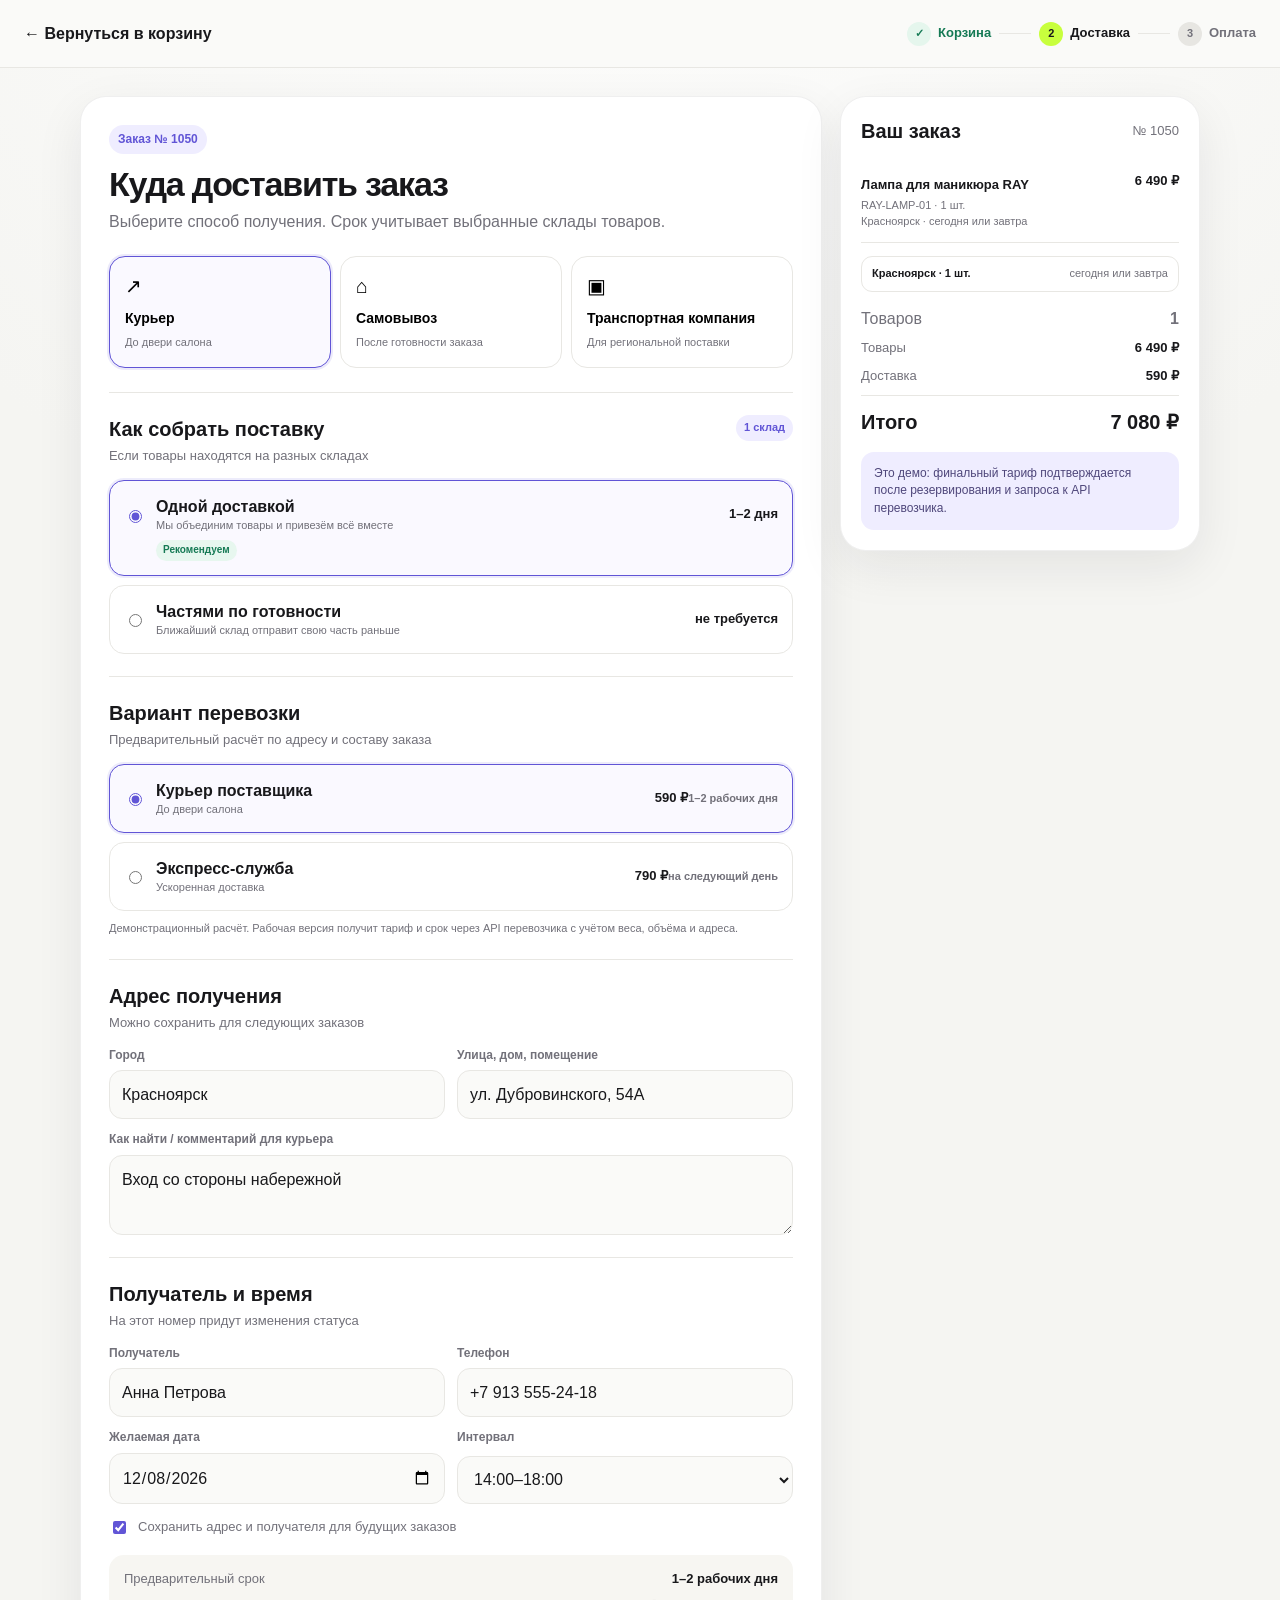
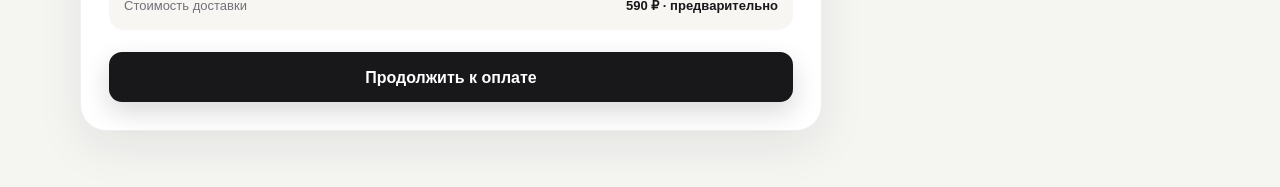
==== commit 2a128a2d: "Clean and refresh delivery.html" ====
--- a/delivery.html
+++ b/delivery.html
@@ -53,6 +53,3 @@
   </script>
 </body>
 </html>
-
-
-[executed on device: mikrolab (3a2bcc24-b4fd-4f1f-b3db-4a316e15f5f7)]
